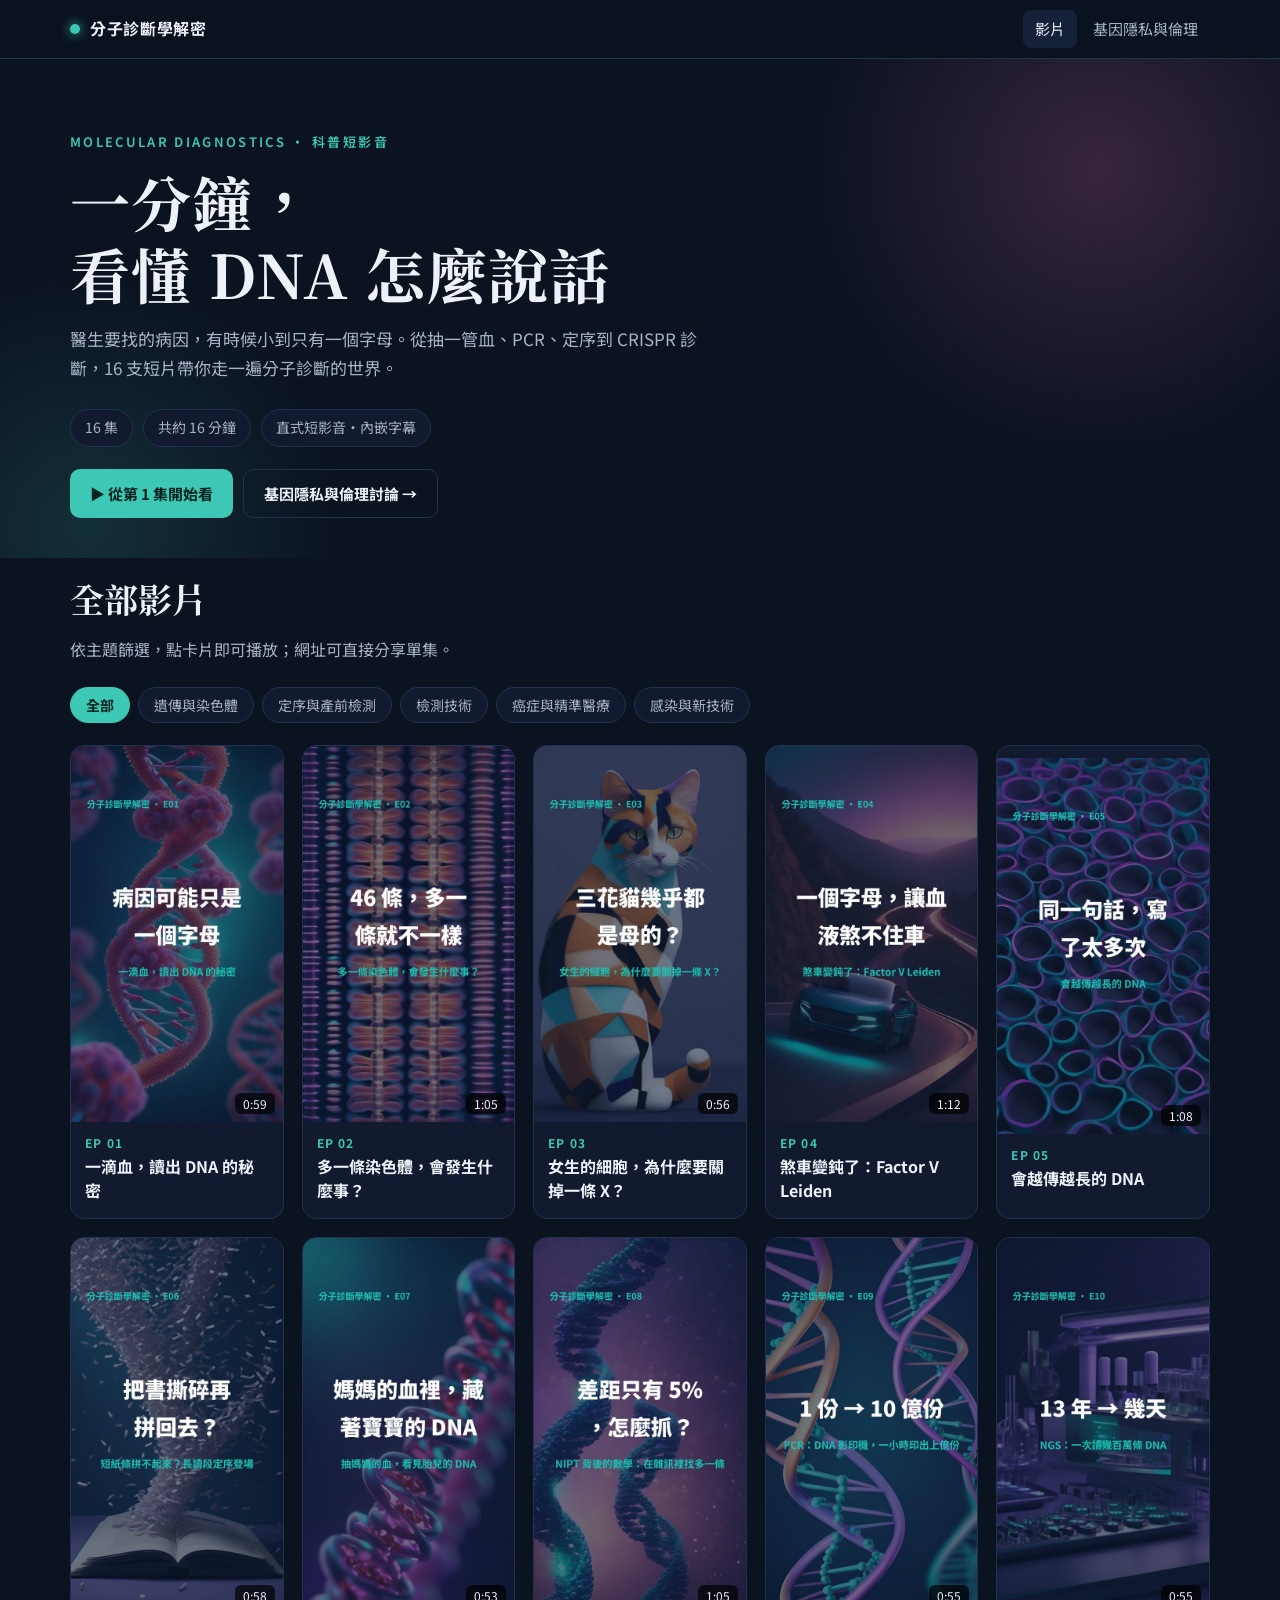
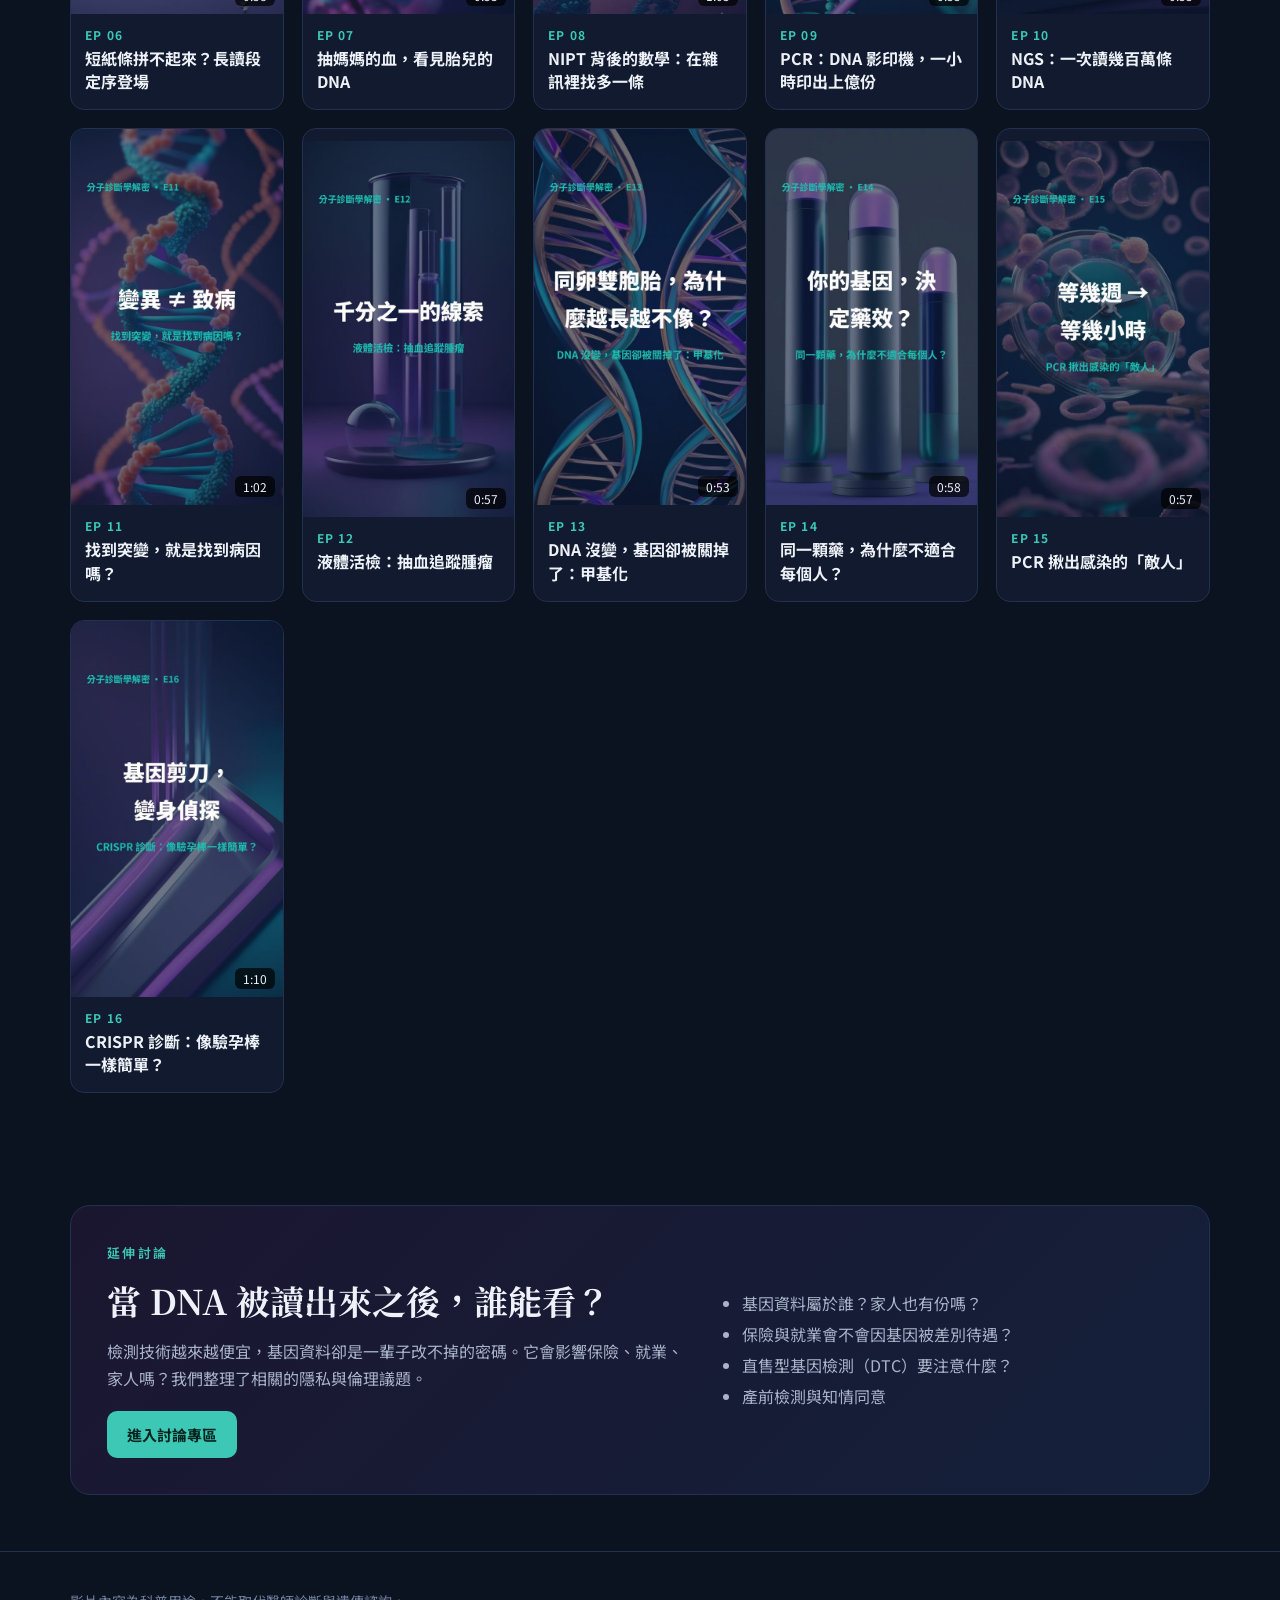
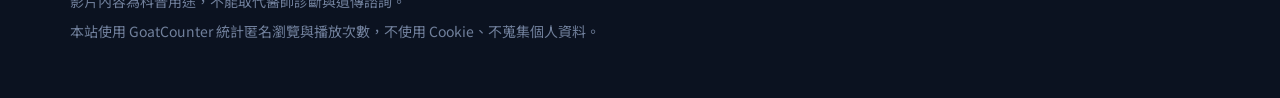
==== index.html @ f548b0a3 "Update site 2026-10-29 15:33 Co-Authored-By: Claude Opus 5.5 <noreply@anthropic.com> Claude-Session:" ====
<!DOCTYPE html>
<html lang="zh-Hant">
<head>
<meta charset="UTF-8">
<meta name="viewport" content="width=device-width, initial-scale=1, viewport-fit=cover">
<title>分子診斷學解密｜16 集科普短影音</title>
<meta name="description" content="一分鐘看懂分子診斷：從一滴血讀 DNA、NIPT、PCR、NGS、液體活檢到 CRISPR 診斷，16 集科普短影音，並延伸討論基因隱私與倫理。">
<meta property="og:title" content="分子診斷學解密｜16 集科普短影音">
<meta property="og:description" content="一分鐘看懂分子診斷，從 DNA 到 CRISPR。">
<meta property="og:type" content="website">
<meta property="og:image" content="covers/E01.jpg">
<meta name="theme-color" content="#0b1220">
<link rel="preconnect" href="https://fonts.googleapis.com">
<link rel="preconnect" href="https://fonts.gstatic.com" crossorigin>
<link href="https://fonts.googleapis.com/css2?family=Noto+Sans+TC:wght@400;500;700&family=Noto+Serif+TC:wght@600;700&display=swap" rel="stylesheet">
<link rel="stylesheet" href="assets/site.css">
<script src="assets/track.js"></script>
</head>
<body>
<header class="nav"><div class="wrap">
  <a class="brand" href="./"><i></i>分子診斷學解密</a>
  <nav><a href="./" aria-current="page">影片</a><a href="ethics.html">基因隱私與倫理</a></nav>
</div></header>

<main>
<section class="hero"><div class="wrap">
  <div class="eyebrow">MOLECULAR DIAGNOSTICS · 科普短影音</div>
  <h1>一分鐘，<br>看懂 DNA 怎麼說話</h1>
  <p>醫生要找的病因，有時候小到只有一個字母。從抽一管血、PCR、定序到 CRISPR 診斷，16 支短片帶你走一遍分子診斷的世界。</p>
  <div class="meta">
    <span class="pill" id="statEp">16 集</span>
    <span class="pill" id="statMin">約 16 分鐘</span>
    <span class="pill">直式短影音・內嵌字幕</span>
  </div>
  <div class="meta" style="margin-top:22px">
    <button class="btn" id="playFirst">▶ 從第 1 集開始看</button>
    <a class="btn ghost" href="ethics.html">基因隱私與倫理討論 →</a>
  </div>
</div></section>

<section class="block" id="videos" style="padding-top:12px"><div class="wrap">
  <h2>全部影片</h2>
  <p class="sub">依主題篩選，點卡片即可播放；網址可直接分享單集。</p>
  <div class="filters" id="filters" role="group" aria-label="主題篩選"></div>
  <div class="grid" id="grid" aria-live="polite"></div>
</div></section>

<section class="block"><div class="wrap">
  <div class="ethics-band">
    <div>
      <div class="eyebrow">延伸討論</div>
      <h2 style="margin-top:8px">當 DNA 被讀出來之後，誰能看？</h2>
      <p class="sub" style="margin:0">檢測技術越來越便宜，基因資料卻是一輩子改不掉的密碼。它會影響保險、就業、家人嗎？我們整理了相關的隱私與倫理議題。</p>
      <p style="margin:18px 0 0"><a class="btn" href="ethics.html">進入討論專區</a></p>
    </div>
    <ul>
      <li>基因資料屬於誰？家人也有份嗎？</li>
      <li>保險與就業會不會因基因被差別待遇？</li>
      <li>直售型基因檢測（DTC）要注意什麼？</li>
      <li>產前檢測與知情同意</li>
    </ul>
  </div>
</div></section>
</main>

<footer><div class="wrap">
  <p>影片內容為科普用途，不能取代醫師診斷與遺傳諮詢。</p>
  <p>本站使用 GoatCounter 統計匿名瀏覽與播放次數，不使用 Cookie、不蒐集個人資料。</p>
</div></footer>

<dialog class="player" id="dlg" aria-label="影片播放">
  <div class="pl">
    <button class="x" id="close" aria-label="關閉">×</button>
    <video id="vid" controls playsinline preload="metadata"></video>
    <div class="side">
      <div class="eyebrow" id="pNo"></div>
      <h2 id="pTitle"></h2>
      <p class="hook" id="pHook"></p>
      <details><summary>旁白文字稿</summary><ol id="pTx"></ol></details>
      <div class="ctrl">
        <button class="btn ghost" id="prev">← 上一集</button>
        <button class="btn ghost" id="next">下一集 →</button>
        <button class="btn" id="share">複製分享連結</button>
      </div>
    </div>
  </div>
</dialog>
<div class="toast" id="toast"></div>

<script>
var GROUPS = [
  { name: "全部", ids: null },
  { name: "遺傳與染色體", ids: ["E01","E02","E03","E04","E05"] },
  { name: "定序與產前檢測", ids: ["E06","E07","E08"] },
  { name: "檢測技術", ids: ["E09","E10","E11"] },
  { name: "癌症與精準醫療", ids: ["E12","E13","E14"] },
  { name: "感染與新技術", ids: ["E15","E16"] }
];
var EPS = [], cur = -1, flags = {};
var $ = function (id) { return document.getElementById(id); };
var dlg = $("dlg"), vid = $("vid");

function seen() { try { return JSON.parse(localStorage.getItem("seenEps") || "[]"); } catch (e) { return []; } }
function markSeen(id) { try { var s = seen(); if (s.indexOf(id) < 0) { s.push(id); localStorage.setItem("seenEps", JSON.stringify(s)); } } catch (e) {} }
function fmt(s) { return Math.floor(s / 60) + ":" + String(s % 60).padStart(2, "0"); }
function esc(t) { var d = document.createElement("div"); d.textContent = t; return d.innerHTML; }

function renderFilters() {
  $("filters").innerHTML = GROUPS.map(function (g, i) {
    return '<button class="chip" aria-pressed="' + (i === 0) + '" data-i="' + i + '">' + g.name + '</button>';
  }).join("");
  $("filters").onclick = function (e) {
    var b = e.target.closest(".chip"); if (!b) return;
    [].forEach.call(this.children, function (c) { c.setAttribute("aria-pressed", c === b); });
    renderGrid(GROUPS[+b.dataset.i].ids);
  };
}
function renderGrid(ids) {
  var s = seen();
  $("grid").innerHTML = EPS.filter(function (e) { return !ids || ids.indexOf(e.id) >= 0; }).map(function (e) {
    return '<button class="card" data-id="' + e.id + '" aria-label="播放第 ' + e.no + ' 集：' + esc(e.title) + '">' +
      '<div class="thumb"><img loading="lazy" src="covers/' + e.id + '.jpg" alt="">' +
      (s.indexOf(e.id) >= 0 ? '<span class="seen">已看過</span>' : '') +
      '<span class="dur">' + fmt(e.duration) + '</span><div class="play"><span></span></div></div>' +
      '<div class="body"><div class="no">EP ' + String(e.no).padStart(2, "0") + '</div><h3>' + esc(e.title) + '</h3></div></button>';
  }).join("");
}
$("grid").onclick = function (e) {
  var c = e.target.closest(".card"); if (c) openEp(c.dataset.id, true);
};

function openEp(id, fromClick) {
  var i = EPS.findIndex(function (e) { return e.id === id; });
  if (i < 0) return;
  cur = i; var e = EPS[i];
  flags = { play: false, half: false, done: false };
  vid.poster = "covers/" + e.id + ".jpg";
  vid.src = "videos/" + e.id + ".mp4";
  $("pNo").textContent = "EP " + String(e.no).padStart(2, "0") + " · " + fmt(e.duration);
  $("pTitle").textContent = e.title;
  $("pHook").textContent = e.hook;
  $("pTx").innerHTML = e.transcript.map(function (t) { return "<li>" + esc(t) + "</li>"; }).join("");
  $("prev").disabled = i === 0;
  $("next").disabled = i === EPS.length - 1;
  if (!dlg.open) dlg.showModal();
  if (location.hash !== "#" + e.id) history.replaceState(null, "", "#" + e.id);
  document.title = e.title + "｜分子診斷學解密";
  track("ep-" + e.id, "點開 " + e.id + " " + e.title, false);
  if (fromClick) { var p = vid.play(); if (p && p.catch) p.catch(function () {}); }
}
function closeEp() {
  vid.pause(); vid.removeAttribute("src"); vid.load();
  if (dlg.open) dlg.close();
  history.replaceState(null, "", location.pathname + location.search);
  document.title = "分子診斷學解密｜16 集科普短影音";
  renderGrid(GROUPS[+(document.querySelector('.chip[aria-pressed=true]') || {dataset:{i:0}}).dataset.i].ids);
}
$("close").onclick = closeEp;
dlg.addEventListener("cancel", function (e) { e.preventDefault(); closeEp(); });
dlg.addEventListener("click", function (e) { if (e.target === dlg) closeEp(); });
$("prev").onclick = function () { if (cur > 0) openEp(EPS[cur - 1].id, true); };
$("next").onclick = function () { if (cur < EPS.length - 1) openEp(EPS[cur + 1].id, true); };
$("share").onclick = function () {
  var url = location.origin + location.pathname + "#" + EPS[cur].id;
  var done = function () { toast("已複製連結"); };
  if (navigator.share && /Mobi/i.test(navigator.userAgent)) {
    navigator.share({ title: EPS[cur].title, url: url }).catch(function () {});
  } else if (navigator.clipboard) navigator.clipboard.writeText(url).then(done, function () { prompt("複製連結", url); });
  else prompt("複製連結", url);
  track("share-" + EPS[cur].id, "分享 " + EPS[cur].id, true);
};
$("playFirst").onclick = function () { openEp("E01", true); };

vid.addEventListener("play", function () {
  var e = EPS[cur]; if (!e || flags.play) return; flags.play = true;
  track("play-" + e.id, "播放 " + e.id, true);
});
vid.addEventListener("timeupdate", function () {
  var e = EPS[cur]; if (!e || !vid.duration) return;
  var r = vid.currentTime / vid.duration;
  if (!flags.half && r >= 0.5) { flags.half = true; track("half-" + e.id, "看一半 " + e.id, true); }
  if (!flags.done && r >= 0.95) { flags.done = true; markSeen(e.id); track("done-" + e.id, "看完 " + e.id, true); }
});
vid.addEventListener("ended", function () {
  var e = EPS[cur];
  if (e && !flags.done) { flags.done = true; markSeen(e.id); track("done-" + e.id, "看完 " + e.id, true); }
});
vid.addEventListener("error", function () { if (vid.getAttribute("src")) toast("影片載入失敗，請重新整理再試"); });

function toast(t) { var el = $("toast"); el.textContent = t; el.classList.add("on"); setTimeout(function () { el.classList.remove("on"); }, 1800); }

track("home", "首頁", false);
fetch("data/episodes.json").then(function (r) { return r.json(); }).then(function (d) {
  EPS = d;
  $("statEp").textContent = d.length + " 集";
  $("statMin").textContent = "共約 " + Math.round(d.reduce(function (a, e) { return a + e.duration; }, 0) / 60) + " 分鐘";
  renderFilters(); renderGrid(null);
  var h = location.hash.slice(1).toUpperCase();
  if (/^E\d\d$/.test(h)) openEp(h, false);
}).catch(function () { $("grid").innerHTML = '<p class="note">影片清單載入失敗，請重新整理。</p>'; });
</script>
</body>
</html>
---- assets/site.css ----
:root{
  --bg:#0b1220; --bg2:#111a2e; --panel:#152138; --line:#22314f;
  --ink:#eef2f8; --ink2:#a9b4c9; --ink3:#71809c;
  --teal:#3cc8b4; --teal2:#2a9d8f; --pink:#d06aa8; --amber:#f2b45a;
  --radius:14px;
  --sans:"Noto Sans TC","PingFang TC","Microsoft JhengHei",system-ui,sans-serif;
  --serif:"Noto Serif TC","Songti TC",serif;
}
*{box-sizing:border-box}
html{scroll-behavior:smooth}
body{margin:0;background:var(--bg);color:var(--ink);font-family:var(--sans);line-height:1.7;-webkit-font-smoothing:antialiased}
a{color:var(--teal)}
img{max-width:100%;display:block}
.wrap{max-width:1180px;margin:0 auto;padding:0 20px}

/* nav */
.nav{position:sticky;top:0;z-index:20;background:rgba(11,18,32,.86);backdrop-filter:blur(10px);border-bottom:1px solid var(--line)}
.nav .wrap{display:flex;align-items:center;gap:20px;height:58px}
.brand{font-weight:700;color:var(--ink);text-decoration:none;letter-spacing:.04em;display:flex;align-items:center;gap:10px;white-space:nowrap}
.brand i{width:10px;height:10px;border-radius:50%;background:var(--teal);box-shadow:0 0 12px var(--teal)}
.nav nav{margin-left:auto;display:flex;gap:4px}
.nav nav a{color:var(--ink2);text-decoration:none;font-size:15px;padding:6px 12px;border-radius:8px;white-space:nowrap}
.nav nav a:hover,.nav nav a[aria-current]{color:var(--ink);background:var(--panel)}

/* hero */
.hero{padding:72px 0 40px;position:relative;overflow:hidden}
.hero::before{content:"";position:absolute;inset:-40% -10% auto auto;width:620px;height:620px;border-radius:50%;
  background:radial-gradient(circle,rgba(208,106,168,.22),transparent 65%);pointer-events:none}
.hero::after{content:"";position:absolute;inset:auto auto -50% -15%;width:560px;height:560px;border-radius:50%;
  background:radial-gradient(circle,rgba(60,200,180,.16),transparent 65%);pointer-events:none}
.hero .wrap{position:relative;z-index:1}
.eyebrow{color:var(--teal);font-weight:600;letter-spacing:.18em;font-size:13px}
.hero h1{font-family:var(--serif);font-size:clamp(34px,6vw,60px);line-height:1.2;margin:12px 0 16px;letter-spacing:.02em}
.hero p{color:var(--ink2);font-size:17px;max-width:640px;margin:0}
.hero .meta{display:flex;flex-wrap:wrap;gap:10px;margin-top:26px}
.pill{border:1px solid var(--line);background:var(--bg2);color:var(--ink2);border-radius:999px;padding:6px 14px;font-size:14px}
.btn{display:inline-flex;align-items:center;gap:8px;background:var(--teal);color:#06231f;font-weight:700;border:0;border-radius:10px;padding:11px 20px;font-size:15px;text-decoration:none;cursor:pointer;font-family:inherit}
.btn.ghost{background:transparent;color:var(--ink);border:1px solid var(--line)}
.btn:hover{filter:brightness(1.08)}
.btn:disabled{opacity:.4;cursor:default}

/* filters */
.filters{display:flex;gap:8px;flex-wrap:wrap;margin:8px 0 22px}
.chip{background:var(--bg2);border:1px solid var(--line);color:var(--ink2);border-radius:999px;padding:7px 15px;font-size:14px;cursor:pointer;font-family:inherit}
.chip[aria-pressed=true]{background:var(--teal);border-color:var(--teal);color:#06231f;font-weight:700}

/* grid */
.grid{display:grid;grid-template-columns:repeat(auto-fill,minmax(200px,1fr));gap:18px}
.card{background:var(--bg2);border:1px solid var(--line);border-radius:var(--radius);overflow:hidden;cursor:pointer;text-align:left;padding:0;color:inherit;font-family:inherit;transition:transform .18s,border-color .18s}
.card:hover,.card:focus-visible{transform:translateY(-3px);border-color:var(--teal);outline:none}
.card .thumb{position:relative;aspect-ratio:9/16;background:#000}
.card .thumb img{width:100%;height:100%;object-fit:cover}
.card .dur{position:absolute;right:8px;bottom:8px;background:rgba(0,0,0,.7);font-size:12px;padding:2px 8px;border-radius:6px}
.card .play{position:absolute;inset:0;display:grid;place-items:center;opacity:0;transition:opacity .18s;background:rgba(0,0,0,.25)}
.card:hover .play{opacity:1}
.card .play span{width:56px;height:56px;border-radius:50%;background:rgba(60,200,180,.92);display:grid;place-items:center}
.card .play span::after{content:"";border-left:16px solid #06231f;border-top:10px solid transparent;border-bottom:10px solid transparent;margin-left:4px}
.card .seen{position:absolute;left:8px;top:8px;background:rgba(60,200,180,.9);color:#06231f;font-size:11px;font-weight:700;padding:2px 8px;border-radius:6px}
.card .body{padding:12px 14px 16px}
.card .no{color:var(--teal);font-size:12px;font-weight:700;letter-spacing:.1em}
.card h3{font-size:16px;line-height:1.45;margin:4px 0 0}

/* section */
section.block{padding:56px 0}
.block h2{font-family:var(--serif);font-size:clamp(24px,3.4vw,34px);margin:0 0 8px}
.block .sub{color:var(--ink2);margin:0 0 24px}
.ethics-band{background:linear-gradient(135deg,#1b1630,#14203a);border:1px solid var(--line);border-radius:20px;padding:36px;display:grid;grid-template-columns:1.3fr 1fr;gap:28px;align-items:center}
.ethics-band ul{margin:0;padding-left:20px;color:var(--ink2)}
.ethics-band li{margin:4px 0}

/* modal */
dialog.player{border:0;padding:0;background:transparent;color:var(--ink);max-width:min(980px,100vw);width:auto;max-height:100dvh;overflow:visible}
dialog.player::backdrop{background:rgba(3,6,12,.86);backdrop-filter:blur(4px)}
.pl{position:relative;display:grid;grid-template-columns:auto minmax(260px,380px);background:var(--bg2);border:1px solid var(--line);border-radius:18px;overflow:hidden;max-height:92dvh}
.pl video{display:block;height:min(84dvh,760px);aspect-ratio:9/16;background:#000;max-width:100vw}
.pl .side{padding:54px 24px 22px;overflow:auto;display:flex;flex-direction:column;gap:12px;min-width:0}
.pl .side h2{font-family:var(--serif);font-size:24px;line-height:1.35;margin:0}
.pl .hook{color:var(--ink2);margin:0}
.pl .x{position:absolute;top:10px;right:12px;width:40px;height:40px;border-radius:50%;border:1px solid var(--line);background:rgba(11,18,32,.85);color:var(--ink);font-size:22px;line-height:1;cursor:pointer;z-index:2}
.pl .ctrl{display:flex;gap:8px;flex-wrap:wrap;margin-top:auto;padding-top:8px}
.pl .ctrl .btn{padding:9px 14px;font-size:14px}
.pl details{border-top:1px solid var(--line);padding-top:10px}
.pl summary{cursor:pointer;color:var(--teal);font-weight:600}
.pl details ol{padding-left:20px;color:var(--ink2);font-size:15px}
.toast{position:fixed;left:50%;bottom:24px;transform:translateX(-50%);background:var(--teal);color:#06231f;font-weight:700;padding:10px 18px;border-radius:10px;opacity:0;transition:opacity .2s;z-index:50;pointer-events:none}
.toast.on{opacity:1}

/* prose page */
.prose{max-width:760px;margin:0 auto;padding:56px 20px 80px}
.prose h1{font-family:var(--serif);font-size:clamp(30px,5vw,44px);line-height:1.25;margin:10px 0 18px}
.prose h2{font-family:var(--serif);font-size:26px;margin:44px 0 10px}
.prose p,.prose li{color:#d5dcea;font-size:17px}
.note{border:1px dashed var(--line);border-radius:14px;padding:22px;background:var(--bg2);color:var(--ink2)}

footer{border-top:1px solid var(--line);color:var(--ink3);font-size:14px;padding:32px 0 48px}
footer p{margin:6px 0}

@media (max-width:760px){
  .hero{padding:44px 0 24px}
  .grid{grid-template-columns:repeat(2,1fr);gap:12px}
  .card h3{font-size:14.5px}
  .ethics-band{grid-template-columns:1fr;padding:24px}
  dialog.player{max-width:100vw;width:100vw;margin:0;max-height:100dvh;height:100dvh}
  .pl{grid-template-columns:1fr;border-radius:0;max-height:100dvh;height:100dvh;overflow:auto;border:0}
  .pl video{height:auto;width:100%;max-height:80dvh;margin:0 auto}
  .pl .side{padding:16px 16px 28px}
  .nav .wrap{gap:10px}
  .nav nav a{padding:6px 8px;font-size:14px}
}
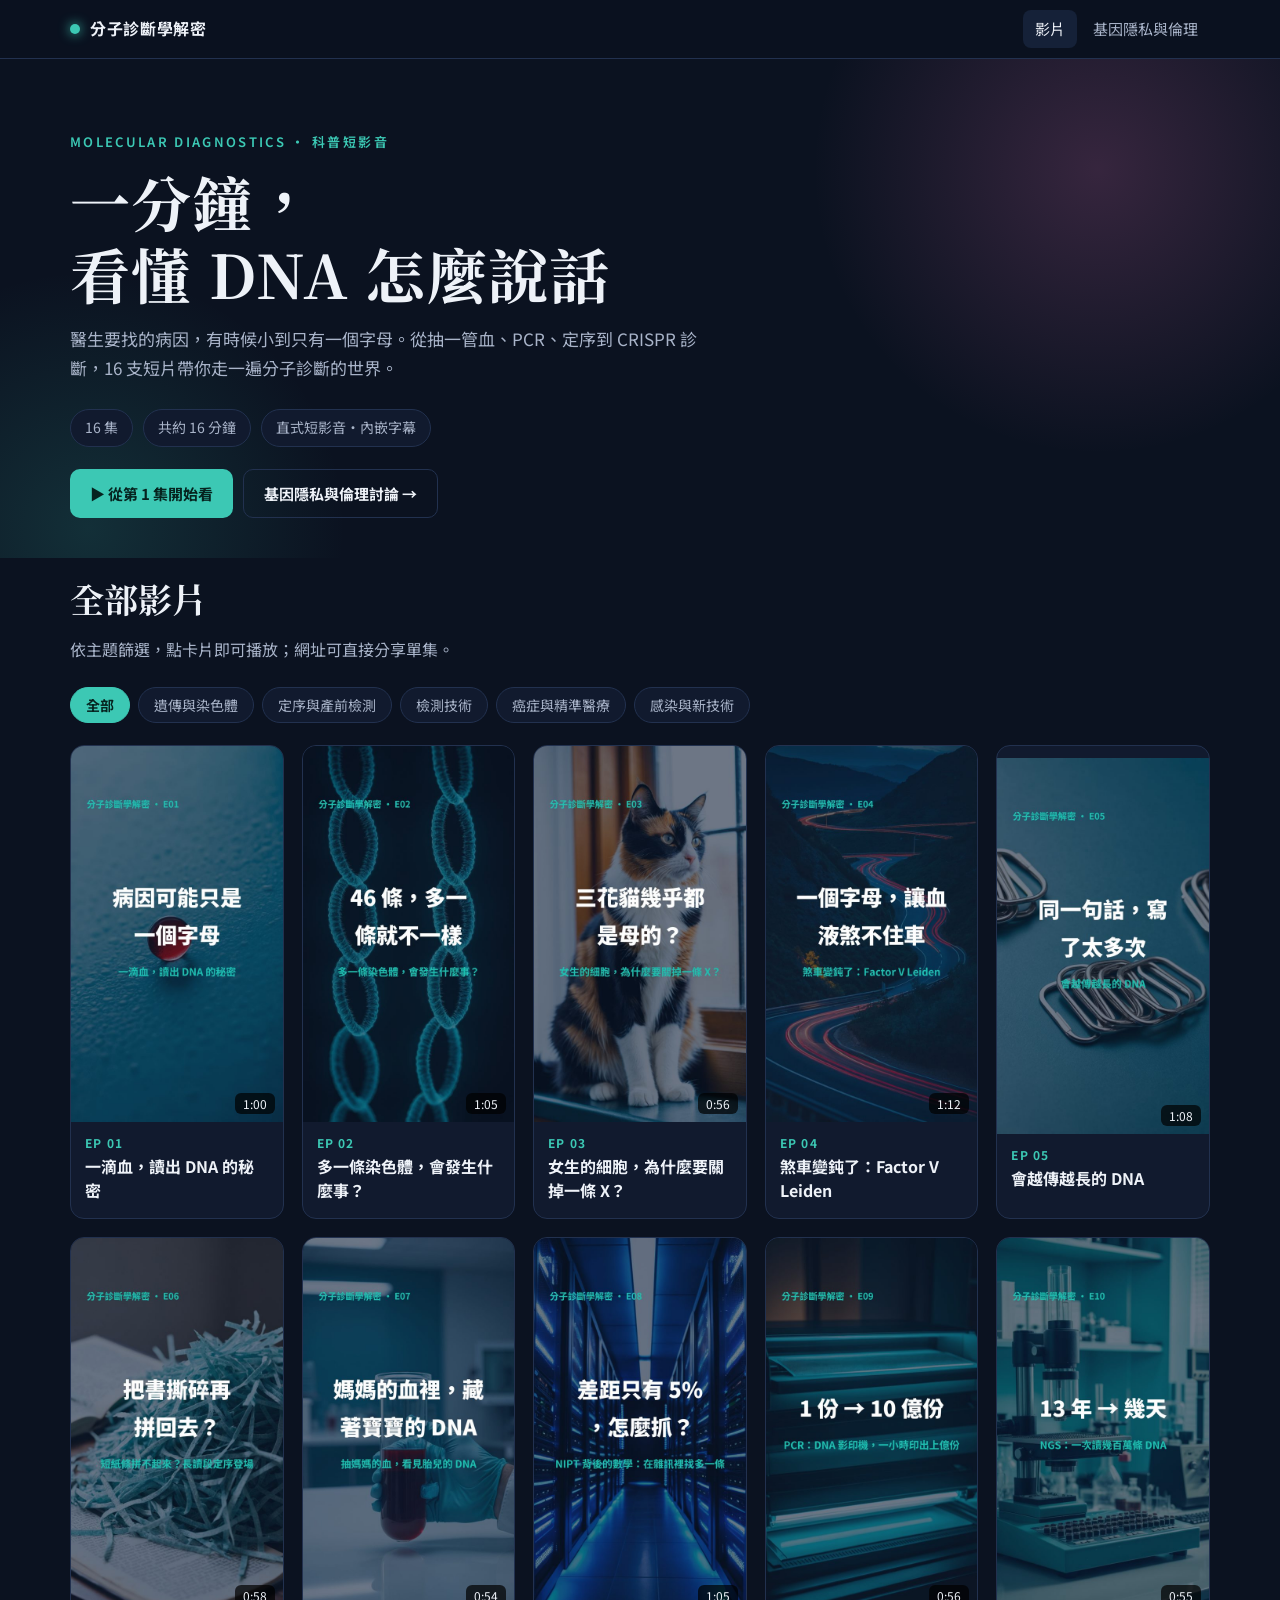
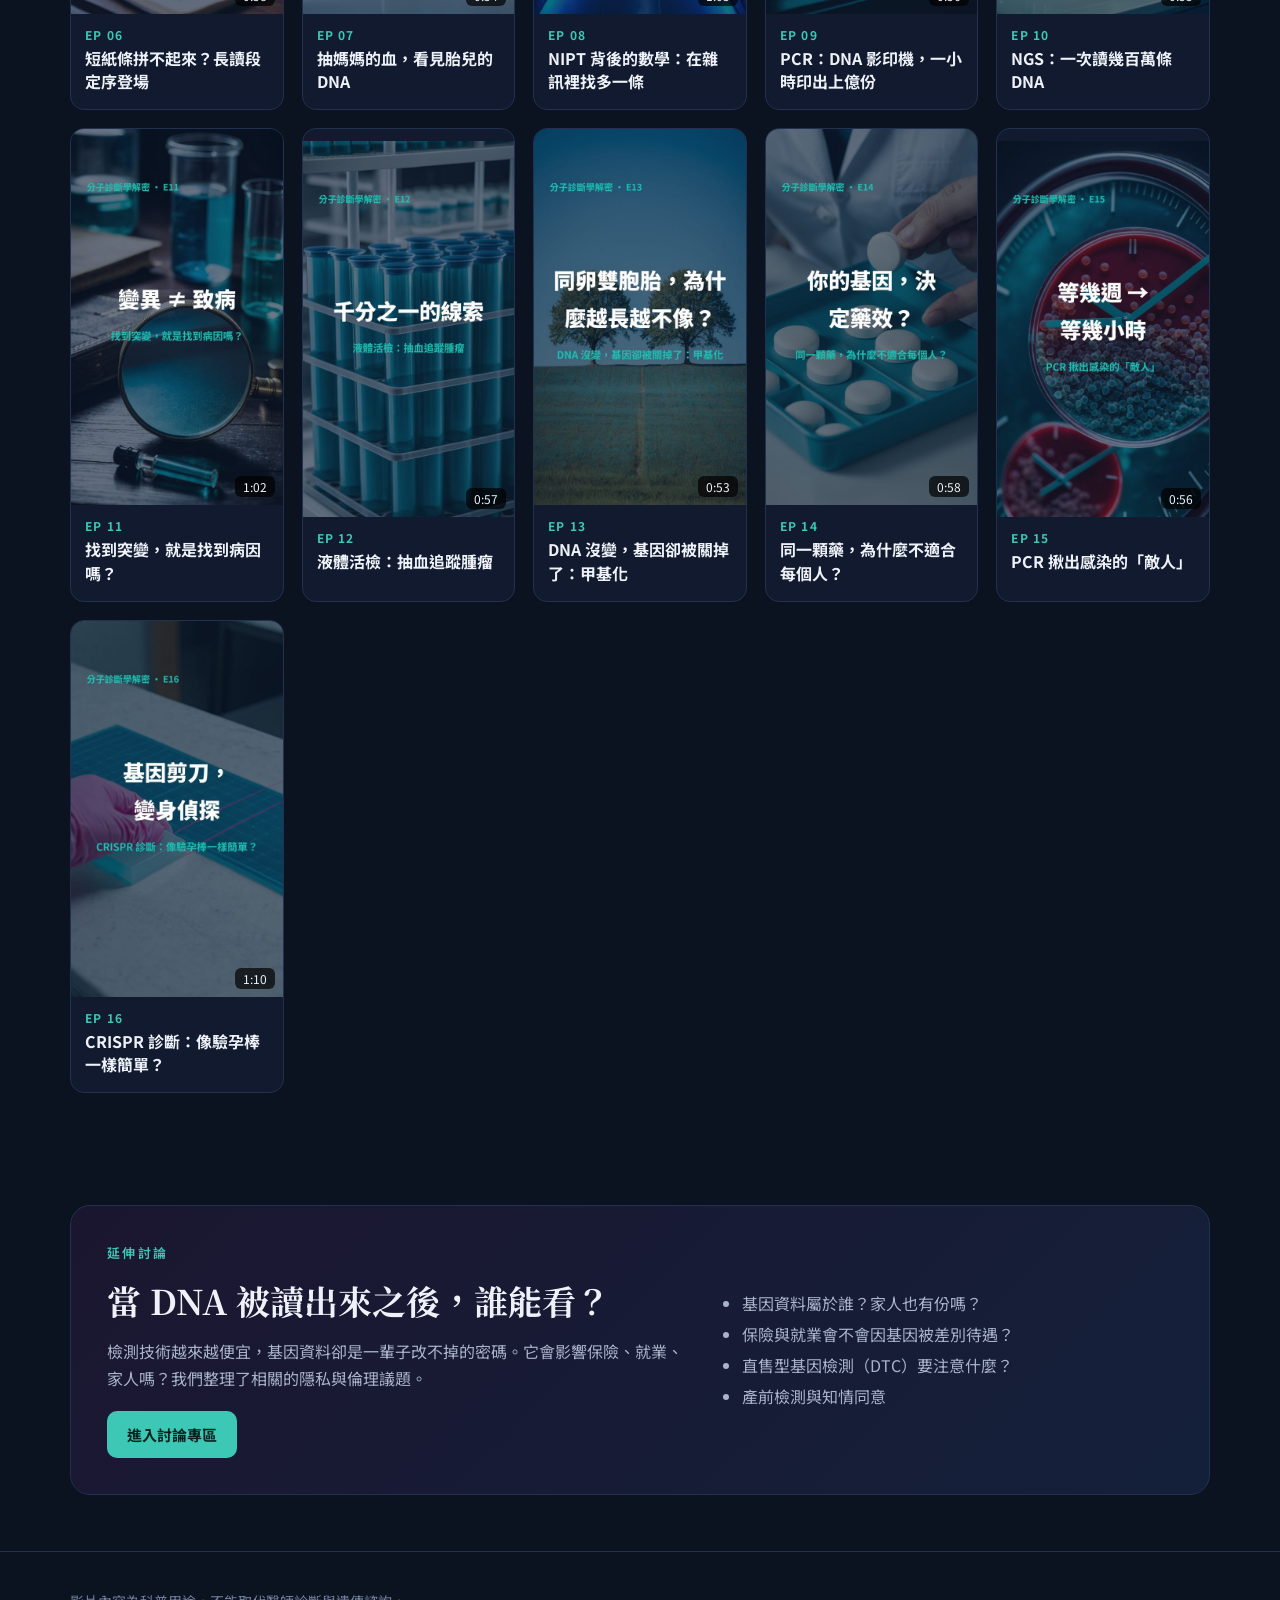
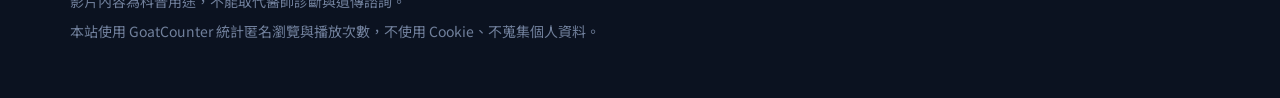
==== commit 6eb89c6b: "Update site 2026-10-29 15:49 Co-Authored-By: Claude Opus 5.5 <noreply@anthropic.com> Claude-Session:" ====
--- a/index.html
+++ b/index.html
@@ -119,7 +119,7 @@
   var s = seen();
   $("grid").innerHTML = EPS.filter(function (e) { return !ids || ids.indexOf(e.id) >= 0; }).map(function (e) {
     return '<button class="card" data-id="' + e.id + '" aria-label="播放第 ' + e.no + ' 集：' + esc(e.title) + '">' +
-      '<div class="thumb"><img loading="lazy" src="covers/' + e.id + '.jpg" alt="">' +
+      '<div class="thumb"><img loading="lazy" src="covers/' + e.id + '.jpg?v=' + e.v + '" alt="">' +
       (s.indexOf(e.id) >= 0 ? '<span class="seen">已看過</span>' : '') +
       '<span class="dur">' + fmt(e.duration) + '</span><div class="play"><span></span></div></div>' +
       '<div class="body"><div class="no">EP ' + String(e.no).padStart(2, "0") + '</div><h3>' + esc(e.title) + '</h3></div></button>';
@@ -134,8 +134,8 @@
   if (i < 0) return;
   cur = i; var e = EPS[i];
   flags = { play: false, half: false, done: false };
-  vid.poster = "covers/" + e.id + ".jpg";
-  vid.src = "videos/" + e.id + ".mp4";
+  vid.poster = "covers/" + e.id + ".jpg?v=" + e.v;
+  vid.src = "videos/" + e.id + ".mp4?v=" + e.v;
   $("pNo").textContent = "EP " + String(e.no).padStart(2, "0") + " · " + fmt(e.duration);
   $("pTitle").textContent = e.title;
   $("pHook").textContent = e.hook;
@@ -190,7 +190,7 @@
 function toast(t) { var el = $("toast"); el.textContent = t; el.classList.add("on"); setTimeout(function () { el.classList.remove("on"); }, 1800); }
 
 track("home", "首頁", false);
-fetch("data/episodes.json").then(function (r) { return r.json(); }).then(function (d) {
+fetch("data/episodes.json?t=" + Date.now()).then(function (r) { return r.json(); }).then(function (d) {
   EPS = d;
   $("statEp").textContent = d.length + " 集";
   $("statMin").textContent = "共約 " + Math.round(d.reduce(function (a, e) { return a + e.duration; }, 0) / 60) + " 分鐘";
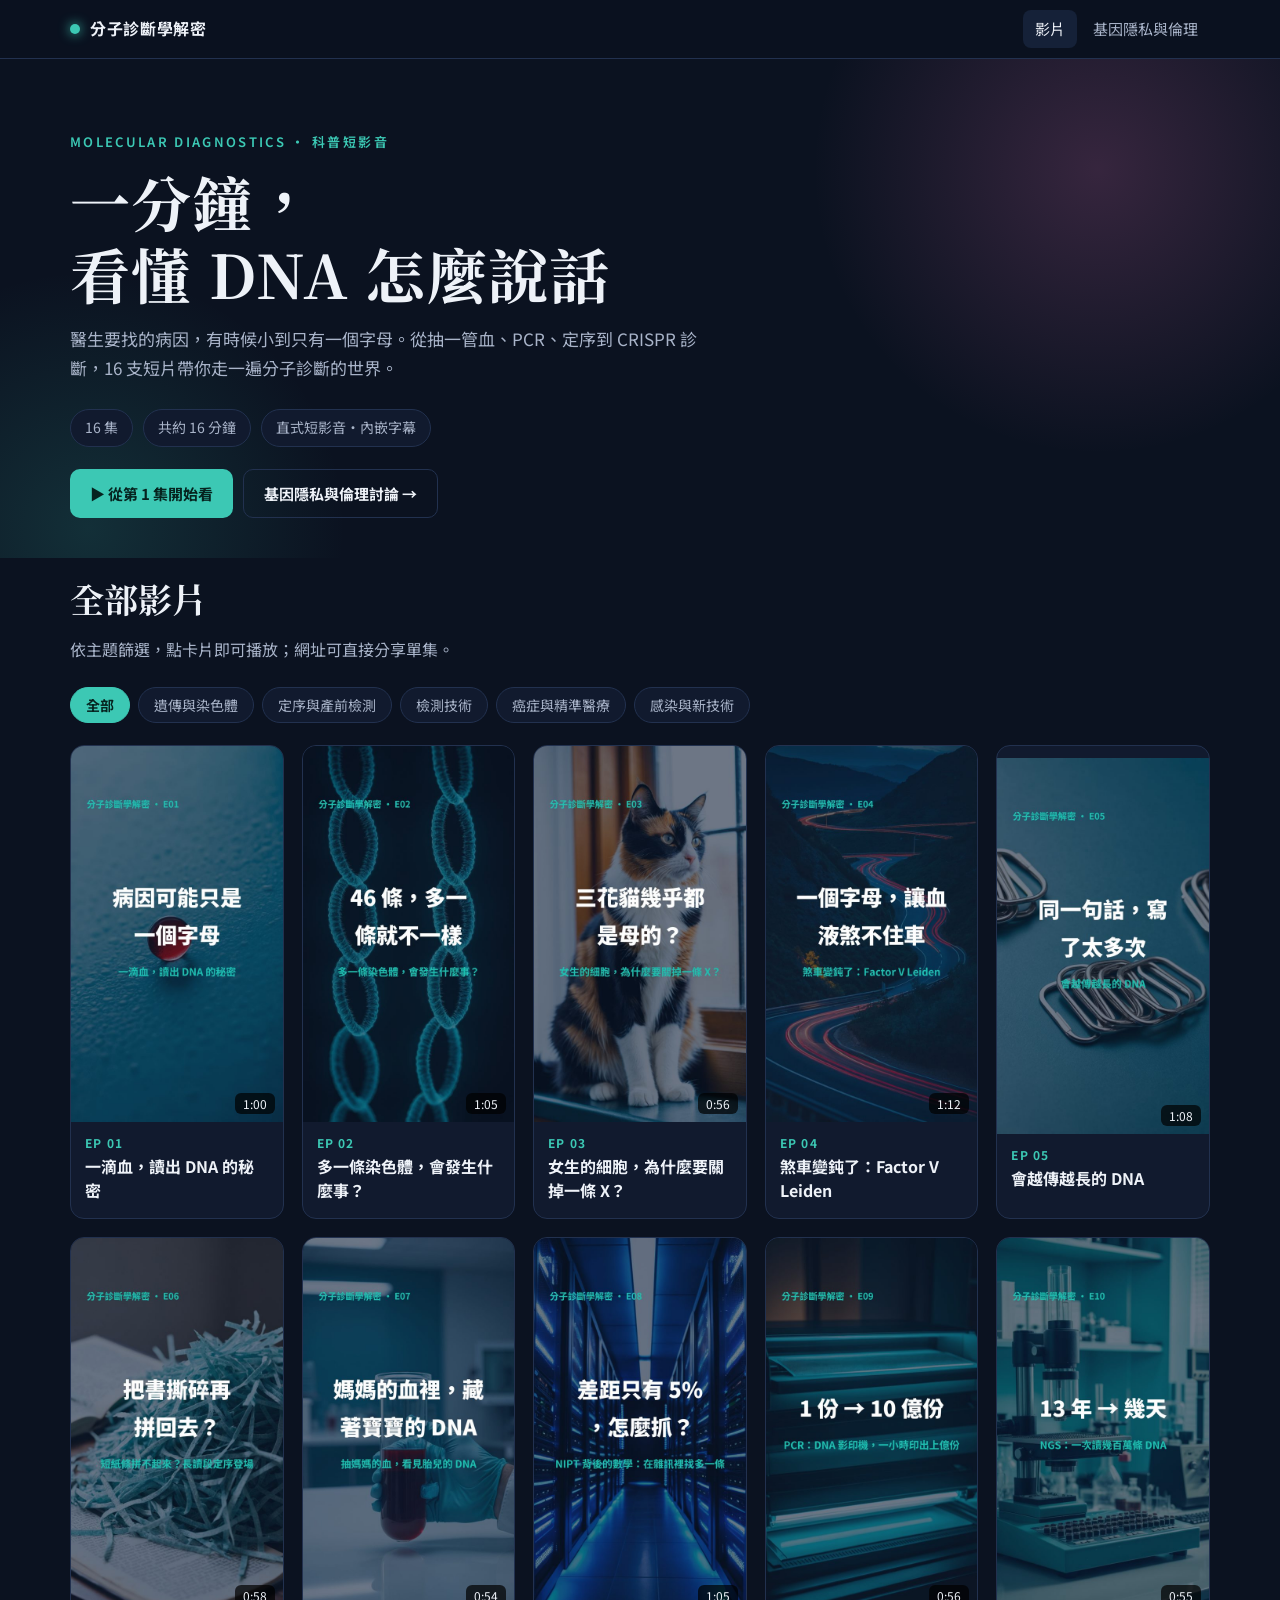
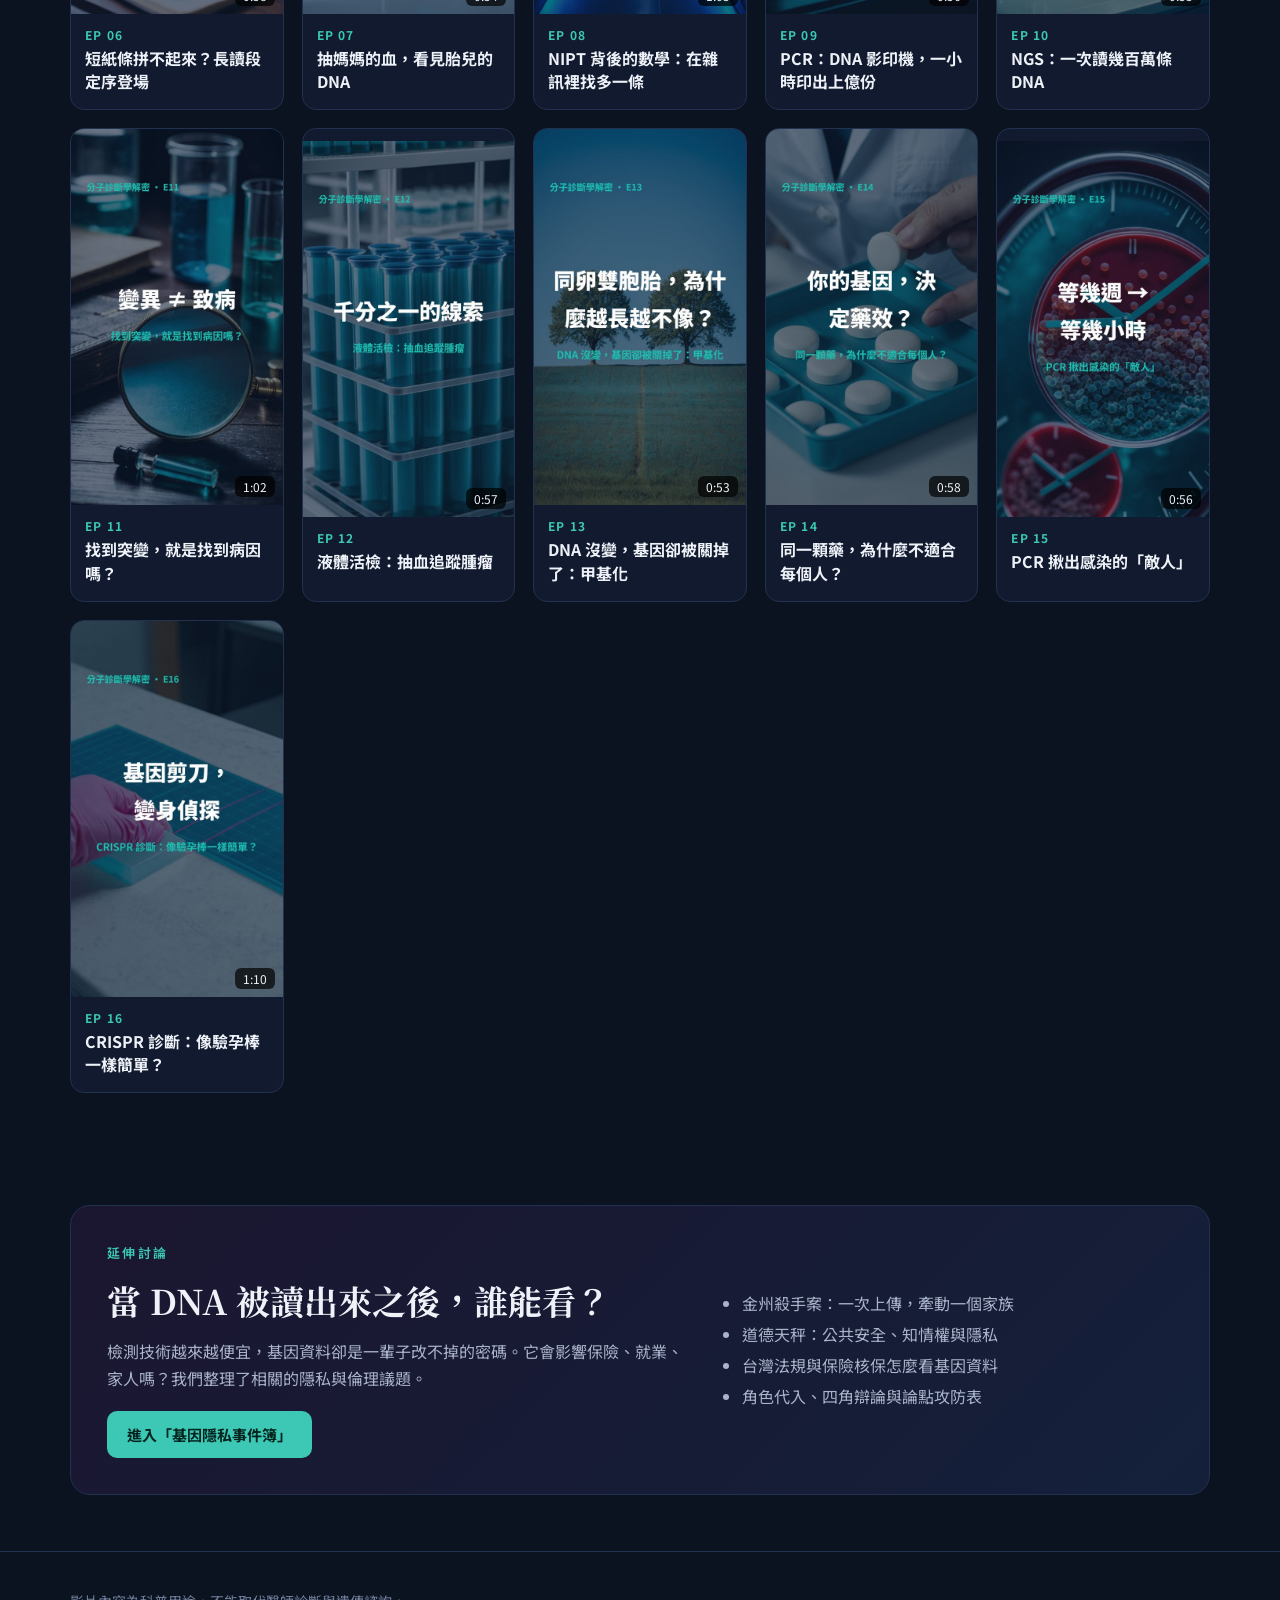
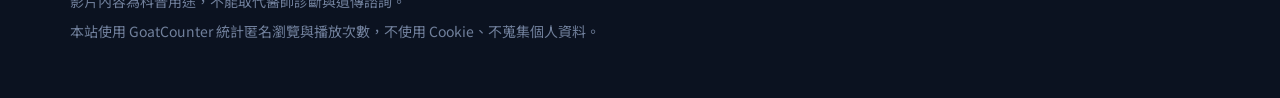
==== commit 1480ffb5: "Update site 2026-10-29 16:03 Co-Authored-By: Claude Opus 5.5 <noreply@anthropic.com> Claude-Session:" ====
--- a/index.html
+++ b/index.html
@@ -51,13 +51,13 @@
       <div class="eyebrow">延伸討論</div>
       <h2 style="margin-top:8px">當 DNA 被讀出來之後，誰能看？</h2>
       <p class="sub" style="margin:0">檢測技術越來越便宜，基因資料卻是一輩子改不掉的密碼。它會影響保險、就業、家人嗎？我們整理了相關的隱私與倫理議題。</p>
-      <p style="margin:18px 0 0"><a class="btn" href="ethics.html">進入討論專區</a></p>
+      <p style="margin:18px 0 0"><a class="btn" href="ethics.html">進入「基因隱私事件簿」</a></p>
     </div>
     <ul>
-      <li>基因資料屬於誰？家人也有份嗎？</li>
-      <li>保險與就業會不會因基因被差別待遇？</li>
-      <li>直售型基因檢測（DTC）要注意什麼？</li>
-      <li>產前檢測與知情同意</li>
+      <li>金州殺手案：一次上傳，牽動一個家族</li>
+      <li>道德天秤：公共安全、知情權與隱私</li>
+      <li>台灣法規與保險核保怎麼看基因資料</li>
+      <li>角色代入、四角辯論與論點攻防表</li>
     </ul>
   </div>
 </div></section>
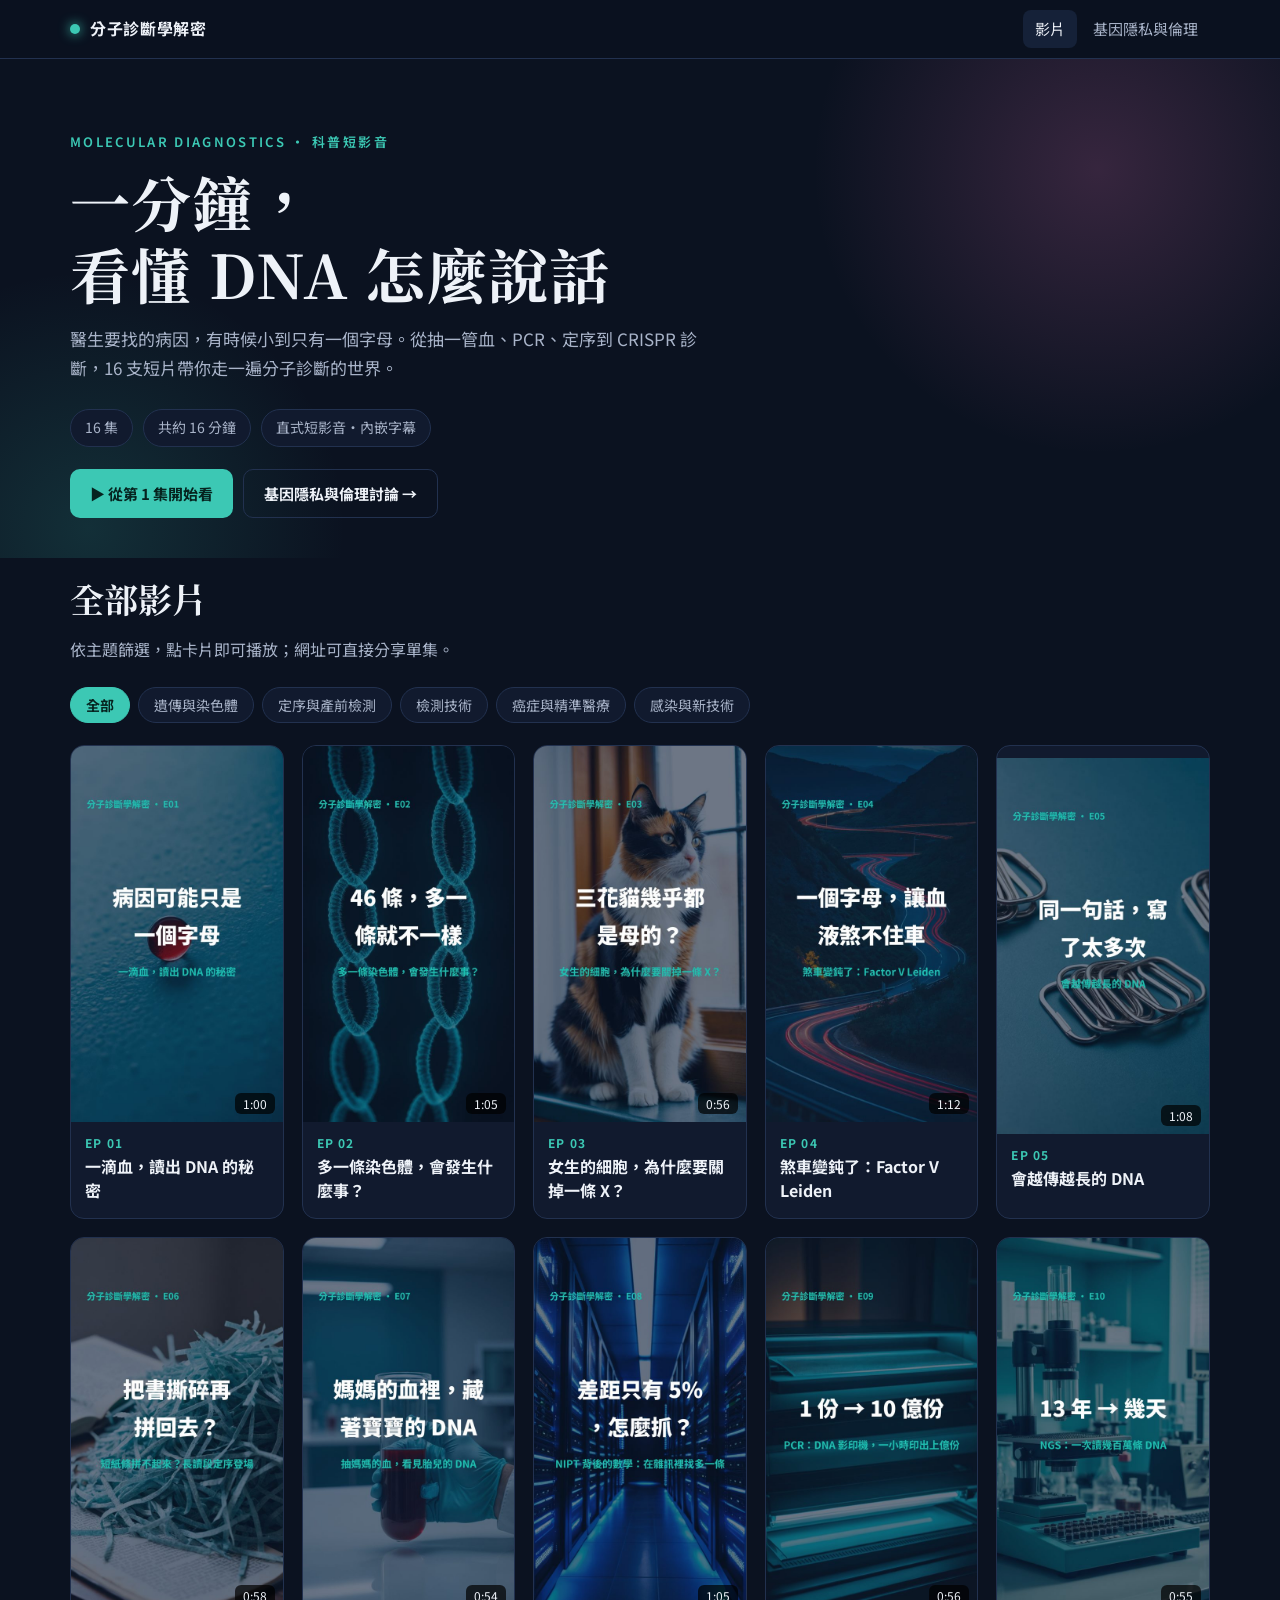
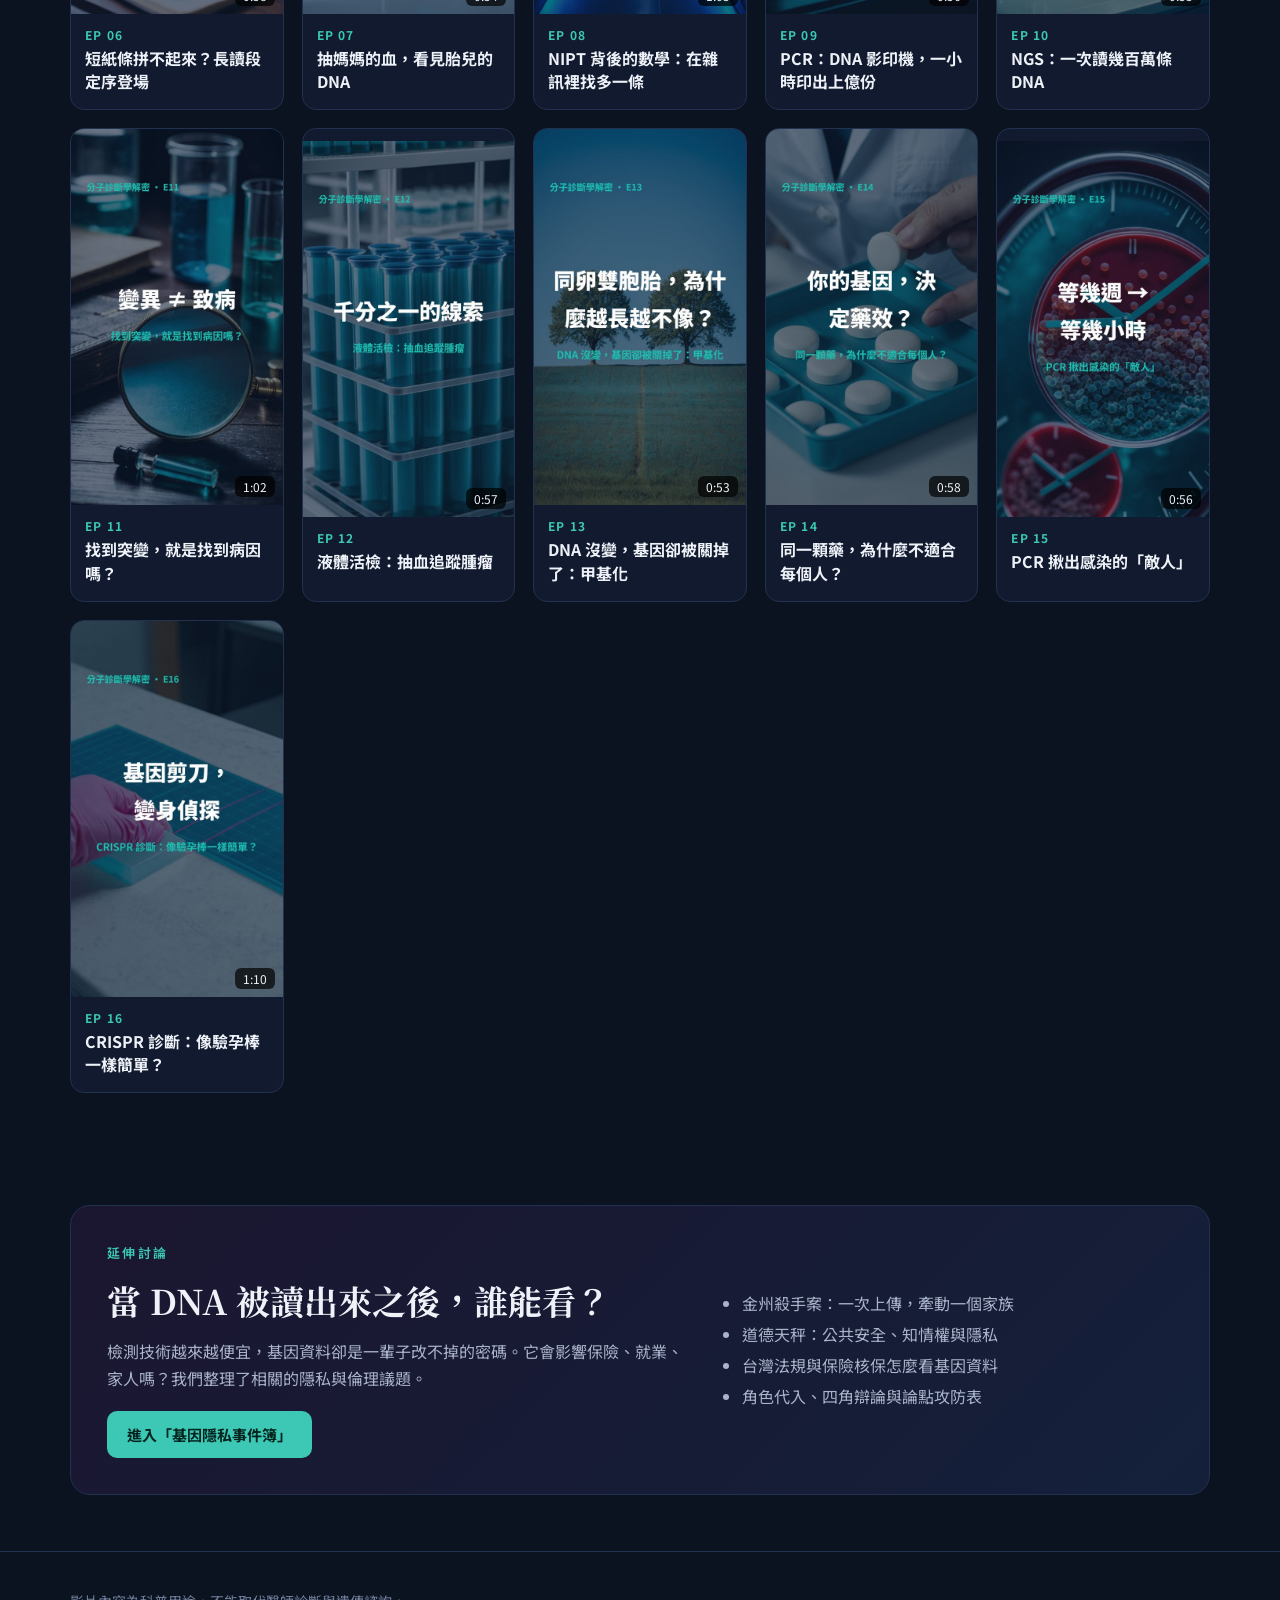
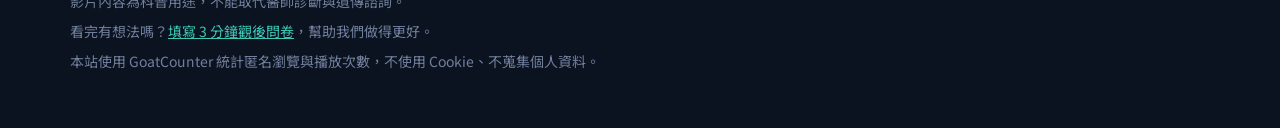
==== commit 397f5f0d: "Add post-viewing survey reminder Co-Authored-By: Claude Opus 5.5 <noreply@anthropic.com>  Claude-Ses" ====
--- a/index.html
+++ b/index.html
@@ -14,7 +14,8 @@
 <link rel="preconnect" href="https://fonts.gstatic.com" crossorigin>
 <link href="https://fonts.googleapis.com/css2?family=Noto+Sans+TC:wght@400;500;700&family=Noto+Serif+TC:wght@600;700&display=swap" rel="stylesheet">
 <link rel="stylesheet" href="assets/site.css">
-<script src="assets/track.js"></script>
+<script src="assets/track.js?v=2"></script>
+<script src="assets/survey.js?v=1"></script>
 </head>
 <body>
 <header class="nav"><div class="wrap">
@@ -65,6 +66,7 @@
 
 <footer><div class="wrap">
   <p>影片內容為科普用途，不能取代醫師診斷與遺傳諮詢。</p>
+  <p>看完有想法嗎？<a href="#" onclick="showSurvey();return false">填寫 3 分鐘觀後問卷</a>，幫助我們做得更好。</p>
   <p>本站使用 GoatCounter 統計匿名瀏覽與播放次數，不使用 Cookie、不蒐集個人資料。</p>
 </div></footer>
 
